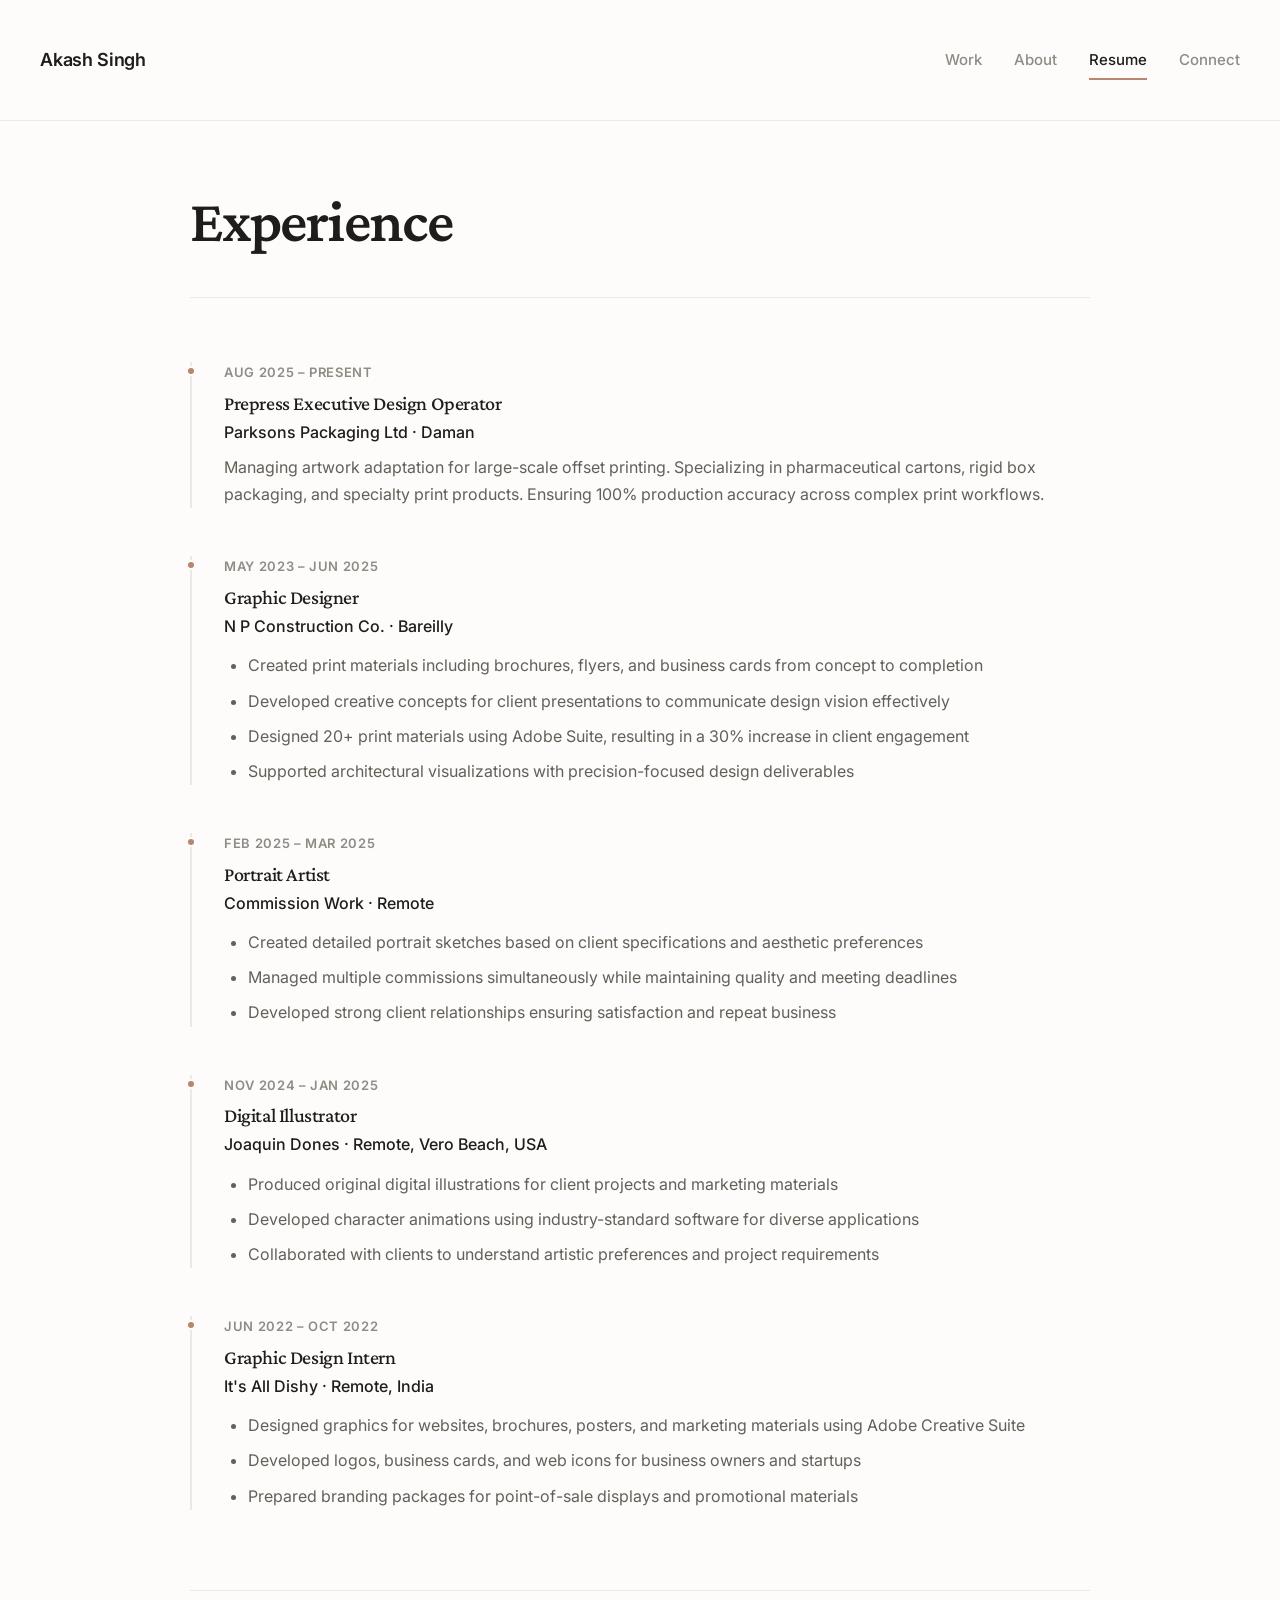
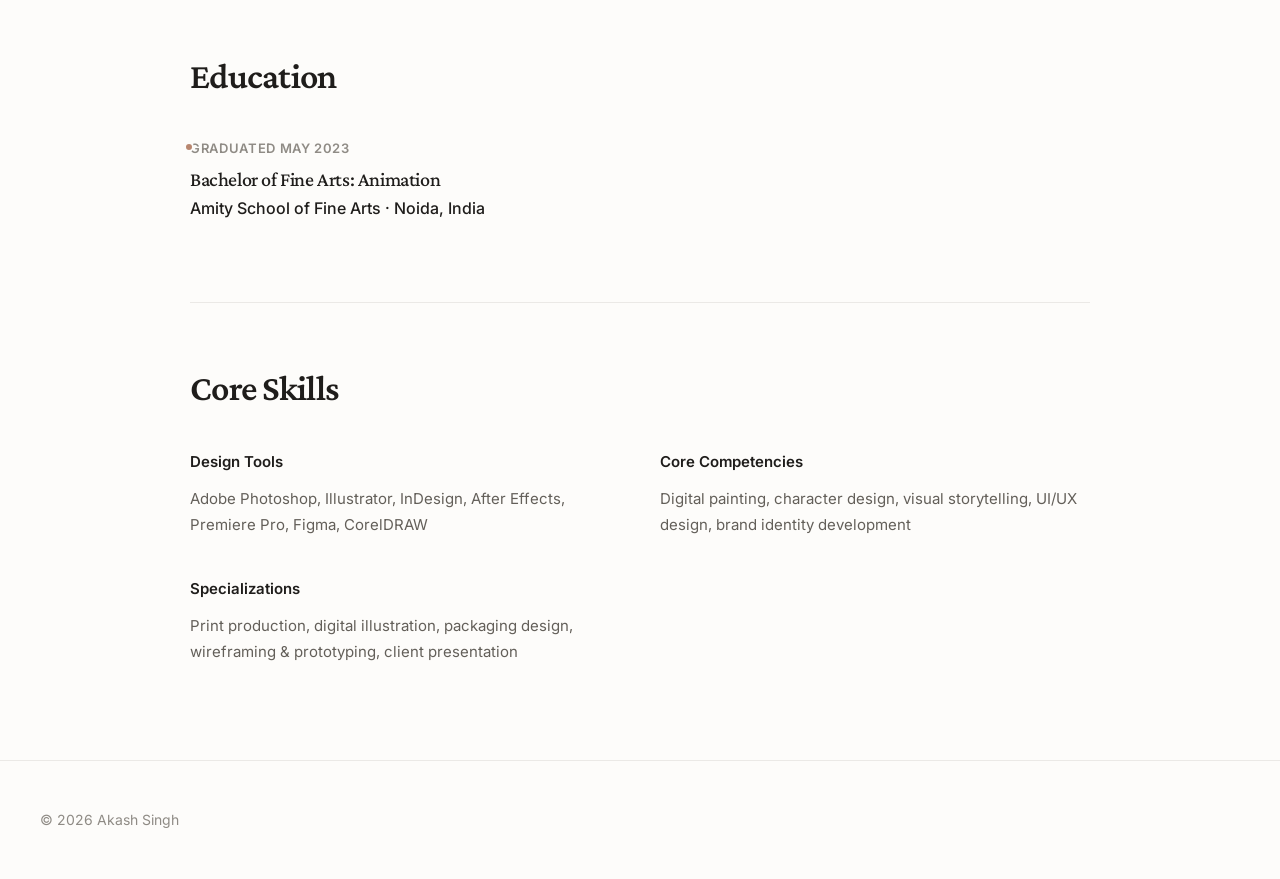
==== resume.html @ 589c73f2 "Add files via upload" ====
<!DOCTYPE html>
<html lang="en">
<head>
    <meta charset="UTF-8">
    <meta name="viewport" content="width=device-width, initial-scale=1.0">
    <meta name="description" content="Resume of Akash Singh – Visual Designer with expertise in digital painting, character design, and UI/UX.">
    <title>Resume | Akash Singh</title>
    <link rel="stylesheet" href="assets/css/style.css">
    <link rel="preconnect" href="https://fonts.googleapis.com">
    <link rel="preconnect" href="https://fonts.gstatic.com" crossorigin>
    <link href="https://fonts.googleapis.com/css2?family=Crimson+Pro:ital,wght@0,400;0,600;1,400&family=Inter:wght@300;400;500;600&display=swap" rel="stylesheet">
</head>
<body>

    <header class="site-header">
        <div class="container">
            <a href="index.html" class="logo">Akash Singh</a>
            <nav>
                <a href="work.html">Work</a>
                <a href="about.html">About</a>
                <a href="resume.html" class="active">Resume</a>
                <a href="contact.html">Connect</a>
            </nav>
        </div>
    </header>

    <main class="container resume-container">
        <div class="intro-text">
            <h1>Experience</h1>
        </div>

        <div class="timeline">
            <div class="timeline-item">
                <span class="timeline-date">Aug 2025 – Present</span>
                <h3>Prepress Executive Design Operator</h3>
                <p style="color: var(--text-primary); margin-bottom: 0.5rem; font-weight: 500;">Parksons Packaging Ltd · Daman</p>
                <p>Managing artwork adaptation for large-scale offset printing. Specializing in pharmaceutical cartons, rigid box packaging, and specialty print products. Ensuring 100% production accuracy across complex print workflows.</p>
            </div>

            <div class="timeline-item">
                <span class="timeline-date">May 2023 – Jun 2025</span>
                <h3>Graphic Designer</h3>
                <p style="color: var(--text-primary); margin-bottom: 0.5rem; font-weight: 500;">N P Construction Co. · Bareilly</p>
                <ul>
                    <li>Created print materials including brochures, flyers, and business cards from concept to completion</li>
                    <li>Developed creative concepts for client presentations to communicate design vision effectively</li>
                    <li>Designed 20+ print materials using Adobe Suite, resulting in a 30% increase in client engagement</li>
                    <li>Supported architectural visualizations with precision-focused design deliverables</li>
                </ul>
            </div>

            <div class="timeline-item">
                <span class="timeline-date">Feb 2025 – Mar 2025</span>
                <h3>Portrait Artist</h3>
                <p style="color: var(--text-primary); margin-bottom: 0.5rem; font-weight: 500;">Commission Work · Remote</p>
                <ul>
                    <li>Created detailed portrait sketches based on client specifications and aesthetic preferences</li>
                    <li>Managed multiple commissions simultaneously while maintaining quality and meeting deadlines</li>
                    <li>Developed strong client relationships ensuring satisfaction and repeat business</li>
                </ul>
            </div>

            <div class="timeline-item">
                <span class="timeline-date">Nov 2024 – Jan 2025</span>
                <h3>Digital Illustrator</h3>
                <p style="color: var(--text-primary); margin-bottom: 0.5rem; font-weight: 500;">Joaquin Dones · Remote, Vero Beach, USA</p>
                <ul>
                    <li>Produced original digital illustrations for client projects and marketing materials</li>
                    <li>Developed character animations using industry-standard software for diverse applications</li>
                    <li>Collaborated with clients to understand artistic preferences and project requirements</li>
                </ul>
            </div>

            <div class="timeline-item">
                <span class="timeline-date">Jun 2022 – Oct 2022</span>
                <h3>Graphic Design Intern</h3>
                <p style="color: var(--text-primary); margin-bottom: 0.5rem; font-weight: 500;">It's All Dishy · Remote, India</p>
                <ul>
                    <li>Designed graphics for websites, brochures, posters, and marketing materials using Adobe Creative Suite</li>
                    <li>Developed logos, business cards, and web icons for business owners and startups</li>
                    <li>Prepared branding packages for point-of-sale displays and promotional materials</li>
                </ul>
            </div>
        </div>

        <div style="margin-top: var(--space-20); padding-top: var(--space-16); border-top: 1px solid var(--border-light);">
            <h2 style="margin-bottom: var(--space-10);">Education</h2>
            <div class="timeline-item" style="border-left: none; padding-left: 0;">
                <span class="timeline-date">Graduated May 2023</span>
                <h3>Bachelor of Fine Arts: Animation</h3>
                <p style="color: var(--text-primary); font-weight: 500;">Amity School of Fine Arts · Noida, India</p>
            </div>
        </div>

        <div style="margin-top: var(--space-20); padding-top: var(--space-16); border-top: 1px solid var(--border-light);">
            <h2 style="margin-bottom: var(--space-10);">Core Skills</h2>
            <div style="display: grid; grid-template-columns: repeat(auto-fit, minmax(300px, 1fr)); gap: var(--space-10);">
                <div>
                    <h4 style="font-size: 0.9375rem; font-weight: 600; margin-bottom: var(--space-3); color: var(--text-primary);">Design Tools</h4>
                    <p style="color: var(--text-secondary); font-size: 0.9375rem; line-height: 1.7;">Adobe Photoshop, Illustrator, InDesign, After Effects, Premiere Pro, Figma, CorelDRAW</p>
                </div>
                <div>
                    <h4 style="font-size: 0.9375rem; font-weight: 600; margin-bottom: var(--space-3); color: var(--text-primary);">Core Competencies</h4>
                    <p style="color: var(--text-secondary); font-size: 0.9375rem; line-height: 1.7;">Digital painting, character design, visual storytelling, UI/UX design, brand identity development</p>
                </div>
                <div>
                    <h4 style="font-size: 0.9375rem; font-weight: 600; margin-bottom: var(--space-3); color: var(--text-primary);">Specializations</h4>
                    <p style="color: var(--text-secondary); font-size: 0.9375rem; line-height: 1.7;">Print production, digital illustration, packaging design, wireframing & prototyping, client presentation</p>
                </div>
            </div>
        </div>
    </main>

    <footer class="site-footer">
        <div class="container">
            &copy; <span id="year"></span> Akash Singh
        </div>
    </footer>

    <script src="assets/js/main.js"></script>
</body>
</html>
---- assets/css/style.css ----
/* 
   PORTFOLIO DESIGN SYSTEM
   Aesthetic: Warm Editorial with Contemporary Refinement
   Typography: Crimson Pro (Display) + Inter (UI/Body)
   Philosophy: Breathing space, intentional warmth, professional craft
*/

:root {
    /* Warm Color System */
    --bg-primary: #fdfcfa;
    --bg-secondary: #ffffff;
    --bg-card: #ffffff;
    --bg-overlay: rgba(26, 24, 22, 0.85);
    
    --text-primary: #1f1d1b;
    --text-secondary: #635f59;
    --text-tertiary: #8f8b85;
    --text-light: #aca9a3;
    
    --border-light: #ebe9e6;
    --border-medium: #d9d6d1;
    
    --accent-warm: #b8866f;
    --accent-cool: #5a7c8f;
    --accent-hover: #9b6f5c;
    
    /* Typography */
    --font-display: 'Crimson Pro', 'Georgia', serif;
    --font-body: 'Inter', -apple-system, BlinkMacSystemFont, sans-serif;
    
    /* Spacing */
    --space-1: 0.25rem;
    --space-2: 0.5rem;
    --space-3: 0.75rem;
    --space-4: 1rem;
    --space-5: 1.25rem;
    --space-6: 1.5rem;
    --space-8: 2rem;
    --space-10: 2.5rem;
    --space-12: 3rem;
    --space-16: 4rem;
    --space-20: 5rem;
    --space-24: 6rem;
    
    /* Layout */
    --container-width: 1200px;
    --container-narrow: 720px;
    
    /* Motion */
    --ease-out: cubic-bezier(0.33, 1, 0.68, 1);
    --ease-in-out: cubic-bezier(0.65, 0, 0.35, 1);
    --transition-fast: 200ms var(--ease-out);
    --transition-base: 350ms var(--ease-out);
    --transition-slow: 500ms var(--ease-in-out);
}

/* ============================================
   RESET & BASE
============================================ */

*, *::before, *::after {
    margin: 0;
    padding: 0;
    box-sizing: border-box;
}

html {
    font-size: 16px;
    -webkit-font-smoothing: antialiased;
    -moz-osx-font-smoothing: grayscale;
    scroll-behavior: smooth;
}

body {
    background: var(--bg-primary);
    color: var(--text-primary);
    font-family: var(--font-body);
    font-weight: 400;
    line-height: 1.6;
    min-height: 100vh;
    display: flex;
    flex-direction: column;
}

img {
    display: block;
    max-width: 100%;
    height: auto;
}

a {
    color: inherit;
    text-decoration: none;
    transition: color var(--transition-fast);
}

button {
    font-family: inherit;
    border: none;
    background: none;
    cursor: pointer;
}

/* ============================================
   TYPOGRAPHY
============================================ */

h1, h2, h3 {
    font-family: var(--font-display);
    font-weight: 600;
    letter-spacing: -0.02em;
    line-height: 1.2;
    color: var(--text-primary);
}

h1 {
    font-size: clamp(2.5rem, 5vw, 3.75rem);
    margin-bottom: var(--space-4);
}

h2 {
    font-size: clamp(1.75rem, 3vw, 2.25rem);
    margin-bottom: var(--space-3);
}

h3 {
    font-size: 1.25rem;
    font-weight: 500;
}

p {
    color: var(--text-secondary);
    line-height: 1.7;
}

.lead-text {
    font-size: 1.125rem;
    line-height: 1.75;
    color: var(--text-secondary);
}

/* ============================================
   LAYOUT
============================================ */

.container {
    width: 94%;
    max-width: var(--container-width);
    margin: 0 auto;
}

main {
    flex: 1;
}

/* ============================================
   HEADER
============================================ */

.site-header {
    padding: var(--space-10) 0;
    border-bottom: 1px solid var(--border-light);
    background: var(--bg-primary);
    position: sticky;
    top: 0;
    z-index: 100;
    backdrop-filter: blur(8px);
    background: rgba(253, 252, 250, 0.9);
}

.site-header .container {
    display: flex;
    justify-content: space-between;
    align-items: center;
}

.logo {
    font-size: 1.125rem;
    font-weight: 600;
    letter-spacing: -0.01em;
}

nav {
    display: flex;
    gap: var(--space-8);
}

nav a {
    font-size: 0.9375rem;
    color: var(--text-tertiary);
    font-weight: 500;
    position: relative;
    padding: var(--space-2) 0;
}

nav a:hover {
    color: var(--text-primary);
}

nav a.active {
    color: var(--text-primary);
}

nav a.active::after {
    content: '';
    position: absolute;
    bottom: 0;
    left: 0;
    right: 0;
    height: 2px;
    background: var(--accent-warm);
}

/* ============================================
   HERO SECTION
============================================ */

.hero {
    padding: var(--space-20) 0 var(--space-24);
    max-width: var(--container-narrow);
}

.hero h1 {
    margin-bottom: var(--space-6);
    font-style: italic;
}

.hero-intro {
    font-size: 1.125rem;
    color: var(--text-secondary);
    margin-bottom: var(--space-10);
    line-height: 1.75;
}

.hero-image-wrapper {
    width: 180px;
    height: 180px;
    margin-bottom: var(--space-8);
    border-radius: 50%;
    overflow: hidden;
    border: 3px solid var(--border-light);
    box-shadow: 0 8px 24px rgba(0,0,0,0.06);
}

.hero-image-wrapper img {
    width: 100%;
    height: 100%;
    object-fit: cover;
}

.btn-group {
    display: flex;
    gap: var(--space-4);
    flex-wrap: wrap;
}

.btn {
    padding: var(--space-3) var(--space-6);
    font-size: 0.9375rem;
    font-weight: 500;
    border-radius: 8px;
    transition: all var(--transition-base);
}

.btn-primary {
    background: var(--text-primary);
    color: var(--bg-primary);
}

.btn-primary:hover {
    background: var(--accent-cool);
    transform: translateY(-2px);
    box-shadow: 0 8px 20px rgba(0,0,0,0.1);
}

.btn-secondary {
    border: 1.5px solid var(--border-medium);
    color: var(--text-primary);
}

.btn-secondary:hover {
    border-color: var(--text-primary);
    transform: translateY(-2px);
}

/* ============================================
   WORK PAGE - CARD LAYOUT
============================================ */

.work-container {
    padding-top: var(--space-16);
    padding-bottom: var(--space-24);
}

.work-hero {
    margin-bottom: var(--space-12);
    text-align: center;
}

.work-hero h1 {
    margin-bottom: var(--space-4);
}

.work-subtitle {
    font-family: var(--font-display);
    font-size: 1.25rem;
    font-style: italic;
    color: var(--text-secondary);
}

/* Category Filter */
.category-filter {
    display: flex;
    justify-content: center;
    gap: var(--space-3);
    margin-bottom: var(--space-20);
    padding-bottom: var(--space-8);
    border-bottom: 1px solid var(--border-light);
}

.filter-btn {
    padding: var(--space-2) var(--space-5);
    font-size: 0.9375rem;
    font-weight: 500;
    color: var(--text-tertiary);
    border-radius: 24px;
    transition: all var(--transition-base);
}

.filter-btn:hover {
    color: var(--text-primary);
    background: rgba(184, 134, 111, 0.08);
}

.filter-btn.active {
    color: var(--bg-primary);
    background: var(--accent-warm);
}

/* Work Grid */
.work-grid {
    display: grid;
    grid-template-columns: repeat(auto-fill, minmax(320px, 1fr));
    gap: var(--space-8);
    scroll-margin-top: 120px;
}

.work-card {
    opacity: 0;
    animation: fadeInUp 600ms var(--ease-out) forwards;
    position: relative;
    cursor: zoom-in;
    border-radius: 12px;
    overflow: hidden;
    background: var(--bg-card);
    border: 1px solid var(--border-light);
    transition: all var(--transition-base);
}

.work-card:hover {
    border-color: var(--border-medium);
    box-shadow: 0 12px 32px rgba(0,0,0,0.08);
    transform: translateY(-4px);
}

.work-card.hidden {
    display: none;
}

.card-image {
    position: relative;
    aspect-ratio: 4/5;
    overflow: hidden;
    background: var(--bg-secondary);
}

.card-image img {
    width: 100%;
    height: 100%;
    object-fit: cover;
    transition: transform var(--transition-slow);
}

.work-card:hover .card-image img {
    transform: scale(1.05);
}

.card-overlay {
    position: absolute;
    bottom: 0;
    left: 0;
    right: 0;
    padding: var(--space-5);
    background: linear-gradient(to top, var(--bg-overlay), transparent);
    opacity: 0;
    transition: opacity var(--transition-base);
}

.work-card:hover .card-overlay {
    opacity: 1;
}

.card-tag {
    display: inline-block;
    padding: var(--space-2) var(--space-4);
    background: rgba(255, 255, 255, 0.95);
    color: var(--text-primary);
    font-size: 0.8125rem;
    font-weight: 500;
    border-radius: 20px;
    letter-spacing: 0.02em;
}

@keyframes fadeInUp {
    from {
        opacity: 0;
        transform: translateY(20px);
    }
    to {
        opacity: 1;
        transform: translateY(0);
    }
}

/* Stagger animation delays */
.work-card:nth-child(1) { animation-delay: 0ms; }
.work-card:nth-child(2) { animation-delay: 60ms; }
.work-card:nth-child(3) { animation-delay: 120ms; }
.work-card:nth-child(4) { animation-delay: 180ms; }
.work-card:nth-child(5) { animation-delay: 240ms; }
.work-card:nth-child(6) { animation-delay: 300ms; }
.work-card:nth-child(7) { animation-delay: 360ms; }
.work-card:nth-child(8) { animation-delay: 420ms; }
.work-card:nth-child(9) { animation-delay: 480ms; }
.work-card:nth-child(10) { animation-delay: 540ms; }
.work-card:nth-child(11) { animation-delay: 600ms; }
.work-card:nth-child(12) { animation-delay: 660ms; }
.work-card:nth-child(13) { animation-delay: 720ms; }
.work-card:nth-child(14) { animation-delay: 780ms; }
.work-card:nth-child(15) { animation-delay: 840ms; }

/* ============================================
   ABOUT PAGE
============================================ */

.about-layout {
    display: grid;
    grid-template-columns: 1fr 380px;
    gap: var(--space-20);
    padding-top: var(--space-16);
}

.profile-section {
    margin-bottom: var(--space-12);
}

.profile-image {
    width: 160px;
    height: 160px;
    border-radius: 50%;
    overflow: hidden;
    border: 3px solid var(--border-light);
    margin-bottom: var(--space-6);
    box-shadow: 0 8px 24px rgba(0,0,0,0.06);
}

.profile-image img {
    width: 100%;
    height: 100%;
    object-fit: cover;
}

.bio-text h1 {
    margin-bottom: var(--space-8);
}

.bio-text p {
    margin-bottom: var(--space-6);
    line-height: 1.75;
}

.skills-list h3 {
    margin-bottom: var(--space-8);
    font-family: var(--font-display);
}

.skills-list h4 {
    font-size: 0.75rem;
    text-transform: uppercase;
    letter-spacing: 0.1em;
    color: var(--text-tertiary);
    margin-top: var(--space-10);
    margin-bottom: var(--space-4);
    font-weight: 600;
    font-family: var(--font-body);
}

.skills-list ul {
    list-style: none;
}

.skills-list li {
    margin-bottom: var(--space-2);
    color: var(--text-secondary);
    font-size: 0.9375rem;
    padding-left: var(--space-4);
    position: relative;
}

.skills-list li::before {
    content: '·';
    position: absolute;
    left: 0;
    color: var(--accent-warm);
    font-weight: bold;
}

/* ============================================
   RESUME PAGE
============================================ */

.resume-container {
    padding-top: var(--space-16);
    max-width: 900px;
}

.intro-text {
    margin-bottom: var(--space-16);
    padding-bottom: var(--space-6);
    border-bottom: 1px solid var(--border-light);
}

.timeline {
    margin-top: var(--space-8);
}

.timeline-item {
    padding-left: var(--space-8);
    border-left: 2px solid var(--border-light);
    margin-bottom: var(--space-12);
    position: relative;
}

.timeline-item::before {
    content: '';
    position: absolute;
    left: -6px;
    top: 4px;
    width: 10px;
    height: 10px;
    border-radius: 50%;
    background: var(--accent-warm);
    border: 2px solid var(--bg-primary);
}

.timeline-date {
    font-size: 0.8125rem;
    color: var(--text-tertiary);
    text-transform: uppercase;
    letter-spacing: 0.05em;
    font-weight: 600;
    display: block;
    margin-bottom: var(--space-2);
}

.timeline-item h3 {
    margin-bottom: var(--space-1);
}

.timeline-item ul {
    margin-top: var(--space-3);
    padding-left: var(--space-6);
    color: var(--text-secondary);
}

.timeline-item li {
    margin-bottom: var(--space-2);
    line-height: 1.7;
}

/* ============================================
   CONNECT PAGE
============================================ */

.connect-layout {
    padding-top: var(--space-16);
    max-width: var(--container-narrow);
}

.connect-intro {
    margin-bottom: var(--space-16);
}

.connect-intro h1 {
    margin-bottom: var(--space-5);
}

/* Security Gate */
.security-gate {
    background: var(--bg-card);
    border: 1px solid var(--border-light);
    border-radius: 12px;
    padding: var(--space-10);
    margin-bottom: var(--space-12);
}

.security-gate h3 {
    margin-bottom: var(--space-4);
    font-size: 1.125rem;
}

.security-gate p {
    margin-bottom: var(--space-6);
    color: var(--text-secondary);
    font-size: 0.9375rem;
}

.security-input-group {
    display: flex;
    gap: var(--space-3);
}

.security-input {
    flex: 1;
    padding: var(--space-3) var(--space-4);
    border: 1.5px solid var(--border-medium);
    border-radius: 8px;
    font-size: 0.9375rem;
    font-family: inherit;
    transition: border-color var(--transition-fast);
}

.security-input:focus {
    outline: none;
    border-color: var(--accent-warm);
}

.security-btn {
    padding: var(--space-3) var(--space-6);
    background: var(--text-primary);
    color: var(--bg-primary);
    border-radius: 8px;
    font-weight: 500;
    transition: all var(--transition-base);
}

.security-btn:hover {
    background: var(--accent-cool);
}

.security-message {
    margin-top: var(--space-4);
    padding: var(--space-3) var(--space-4);
    border-radius: 6px;
    font-size: 0.875rem;
    display: none;
}

.security-message.error {
    background: rgba(220, 53, 69, 0.1);
    color: #c82333;
    display: block;
}

.security-message.success {
    background: rgba(40, 167, 69, 0.1);
    color: #218838;
    display: block;
}

.protected-content {
    display: none;
}

.protected-content.revealed {
    display: block;
}

/* Connect Grid */
.connect-grid {
    display: grid;
    grid-template-columns: repeat(2, 1fr);
    gap: var(--space-6);
    margin-bottom: var(--space-12);
}

.connect-card {
    padding: var(--space-8);
    background: var(--bg-card);
    border: 1px solid var(--border-light);
    border-radius: 12px;
    transition: all var(--transition-base);
    display: flex;
    flex-direction: column;
    gap: var(--space-4);
}

.connect-card:hover {
    border-color: var(--border-medium);
    transform: translateY(-2px);
    box-shadow: 0 8px 24px rgba(0,0,0,0.06);
}

.connect-card.no-hover:hover {
    transform: none;
}

.card-icon {
    width: 48px;
    height: 48px;
    border-radius: 10px;
    background: rgba(184, 134, 111, 0.1);
    display: flex;
    align-items: center;
    justify-content: center;
    color: var(--accent-warm);
}

.card-content h3 {
    margin-bottom: var(--space-1);
    font-size: 1rem;
}

.card-content p {
    margin: 0;
    color: var(--text-primary);
    font-weight: 500;
}

.card-meta {
    font-size: 0.8125rem;
    color: var(--text-tertiary);
    display: block;
    margin-top: var(--space-2);
}

.social-links {
    display: flex;
    gap: var(--space-4);
}

.social-links a {
    color: var(--text-primary);
    font-weight: 500;
    font-size: 0.9375rem;
    text-decoration: underline;
    text-underline-offset: 3px;
    text-decoration-color: var(--border-medium);
}

.social-links a:hover {
    text-decoration-color: var(--accent-warm);
}

.location-note {
    display: flex;
    align-items: center;
    gap: var(--space-3);
    padding: var(--space-5);
    background: rgba(184, 134, 111, 0.06);
    border-radius: 10px;
    font-size: 0.9375rem;
    color: var(--text-secondary);
}

.location-note svg {
    flex-shrink: 0;
    color: var(--accent-warm);
}

/* ============================================
   LIGHTBOX
============================================ */

.lightbox {
    display: none;
    position: fixed;
    inset: 0;
    z-index: 1000;
    background: rgba(253, 252, 250, 0.96);
    backdrop-filter: blur(16px);
}

.lightbox.active {
    display: flex;
    align-items: center;
    justify-content: center;
    animation: fadeIn 300ms var(--ease-out);
}

@keyframes fadeIn {
    from { opacity: 0; }
    to { opacity: 1; }
}

.lightbox-content {
    max-width: 92vw;
    max-height: 90vh;
}

.lightbox-content img {
    max-width: 100%;
    max-height: 90vh;
    border-radius: 8px;
    box-shadow: 0 24px 64px rgba(0,0,0,0.2);
}

.lightbox-close {
    position: absolute;
    top: var(--space-10);
    right: var(--space-10);
    width: 48px;
    height: 48px;
    border-radius: 50%;
    background: var(--bg-card);
    border: 1px solid var(--border-light);
    display: flex;
    align-items: center;
    justify-content: center;
    transition: all var(--transition-base);
    box-shadow: 0 4px 16px rgba(0,0,0,0.1);
}

.lightbox-close:hover {
    background: var(--text-primary);
    color: var(--bg-primary);
    transform: rotate(90deg);
}

/* ============================================
   FOOTER
============================================ */

.site-footer {
    padding: var(--space-12) 0;
    border-top: 1px solid var(--border-light);
    font-size: 0.875rem;
    color: var(--text-tertiary);
    margin-top: var(--space-24);
}

/* ============================================
   RESPONSIVE
============================================ */

@media (max-width: 1024px) {
    .work-grid {
        grid-template-columns: repeat(auto-fill, minmax(280px, 1fr));
        gap: var(--space-6);
    }
}

@media (max-width: 768px) {
    :root {
        --space-16: 3rem;
        --space-20: 4rem;
    }
    
    .site-header {
        padding: var(--space-6) 0;
    }
    
    .site-header .container {
        flex-direction: column;
        align-items: flex-start;
        gap: var(--space-4);
    }
    
    nav {
        gap: var(--space-6);
    }
    
    .work-grid {
        grid-template-columns: repeat(2, 1fr);
        gap: var(--space-5);
    }
    
    .about-layout {
        grid-template-columns: 1fr;
        gap: var(--space-12);
    }
    
    .connect-grid {
        grid-template-columns: 1fr;
    }
    
    .category-filter {
        overflow-x: auto;
        justify-content: flex-start;
        padding-bottom: var(--space-6);
    }
}

@media (max-width: 480px) {
    .work-grid {
        grid-template-columns: 1fr;
        gap: var(--space-5);
    }
    
    .btn-group {
        flex-direction: column;
        width: 100%;
    }
    
    .btn {
        width: 100%;
        text-align: center;
    }
    
    .lightbox-close {
        top: var(--space-5);
        right: var(--space-5);
    }
    
    .security-input-group {
        flex-direction: column;
    }
}

/* ============================================
   ACCESSIBILITY
============================================ */

@media (prefers-reduced-motion: reduce) {
    *,
    *::before,
    *::after {
        animation-duration: 0.01ms !important;
        animation-iteration-count: 1 !important;
        transition-duration: 0.01ms !important;
    }
}

a:focus-visible,
button:focus-visible {
    outline: 2px solid var(--accent-warm);
    outline-offset: 3px;
}

/* ============================================
   PRINT
============================================ */

@media print {
    .site-header,
    .site-footer,
    .category-filter,
    .btn-group,
    .lightbox,
    .security-gate {
        display: none !important;
    }
    
    .work-grid {
        break-inside: avoid;
    }
}
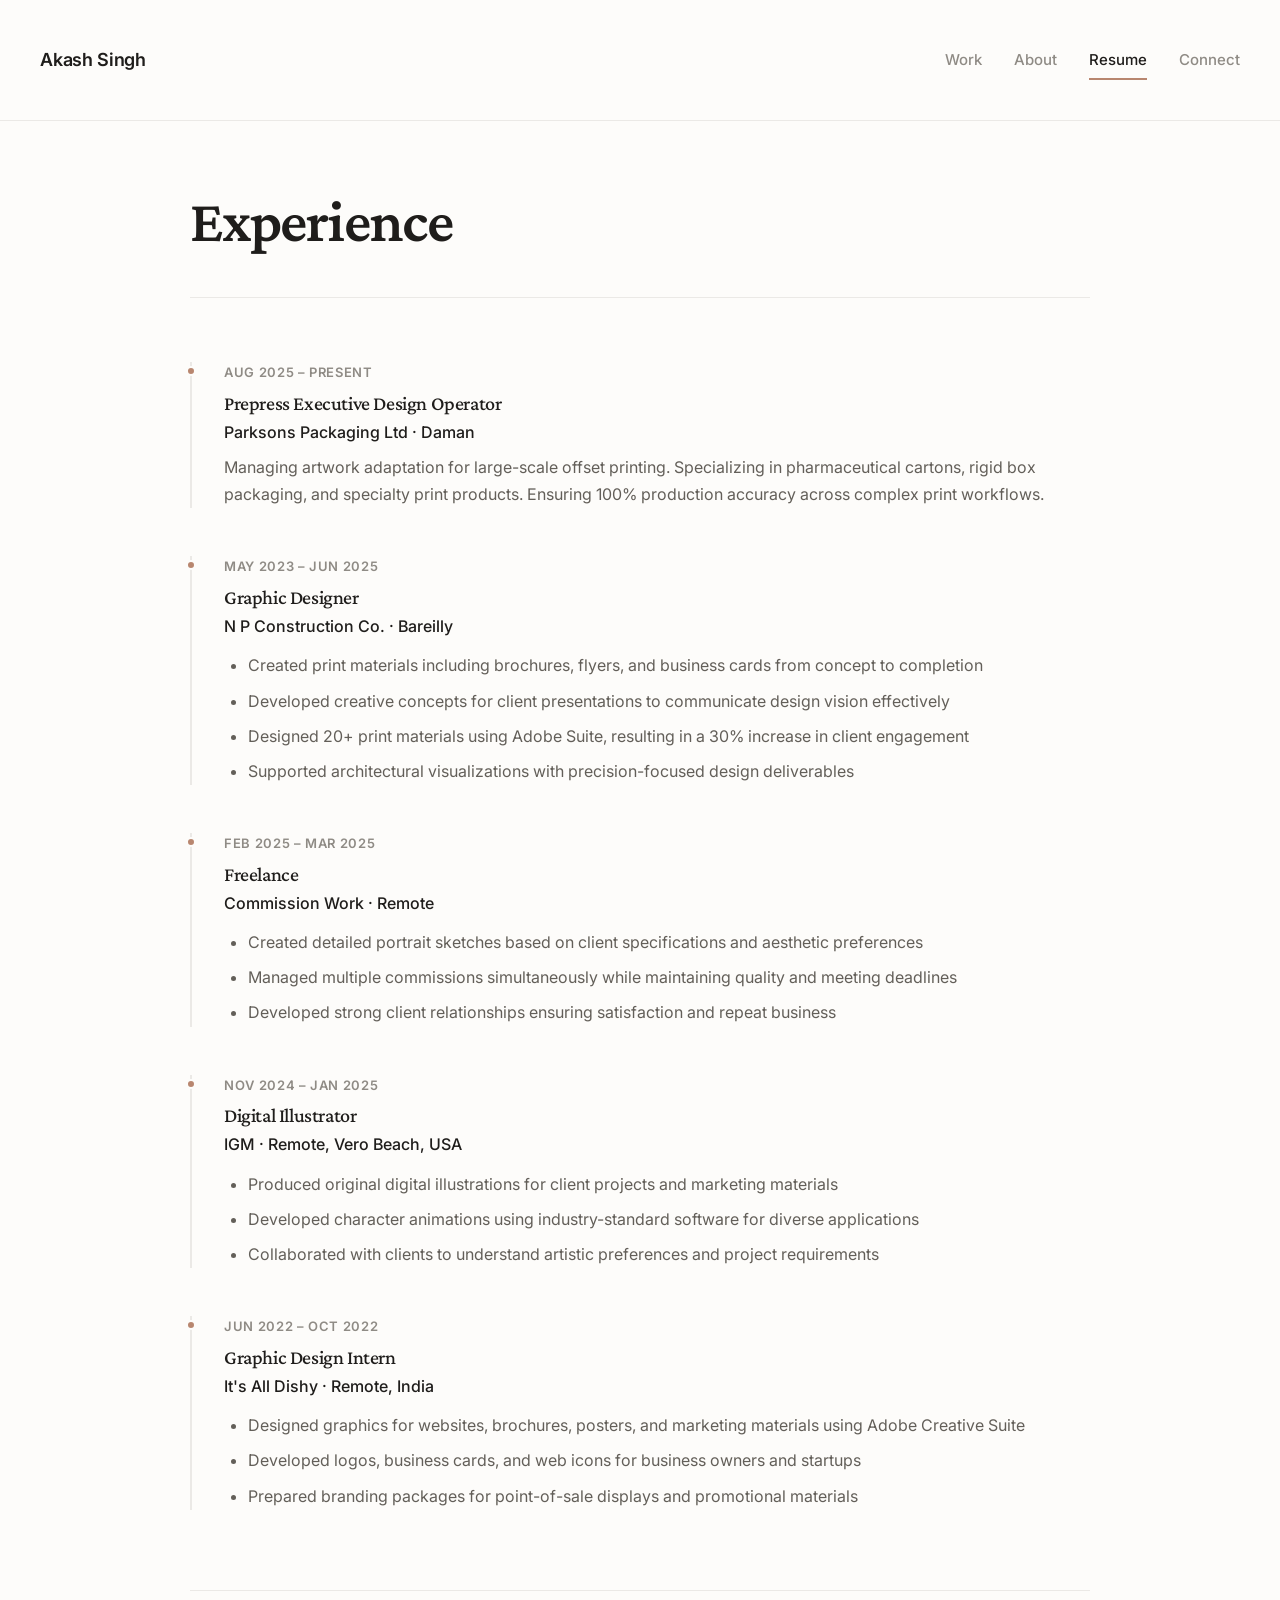
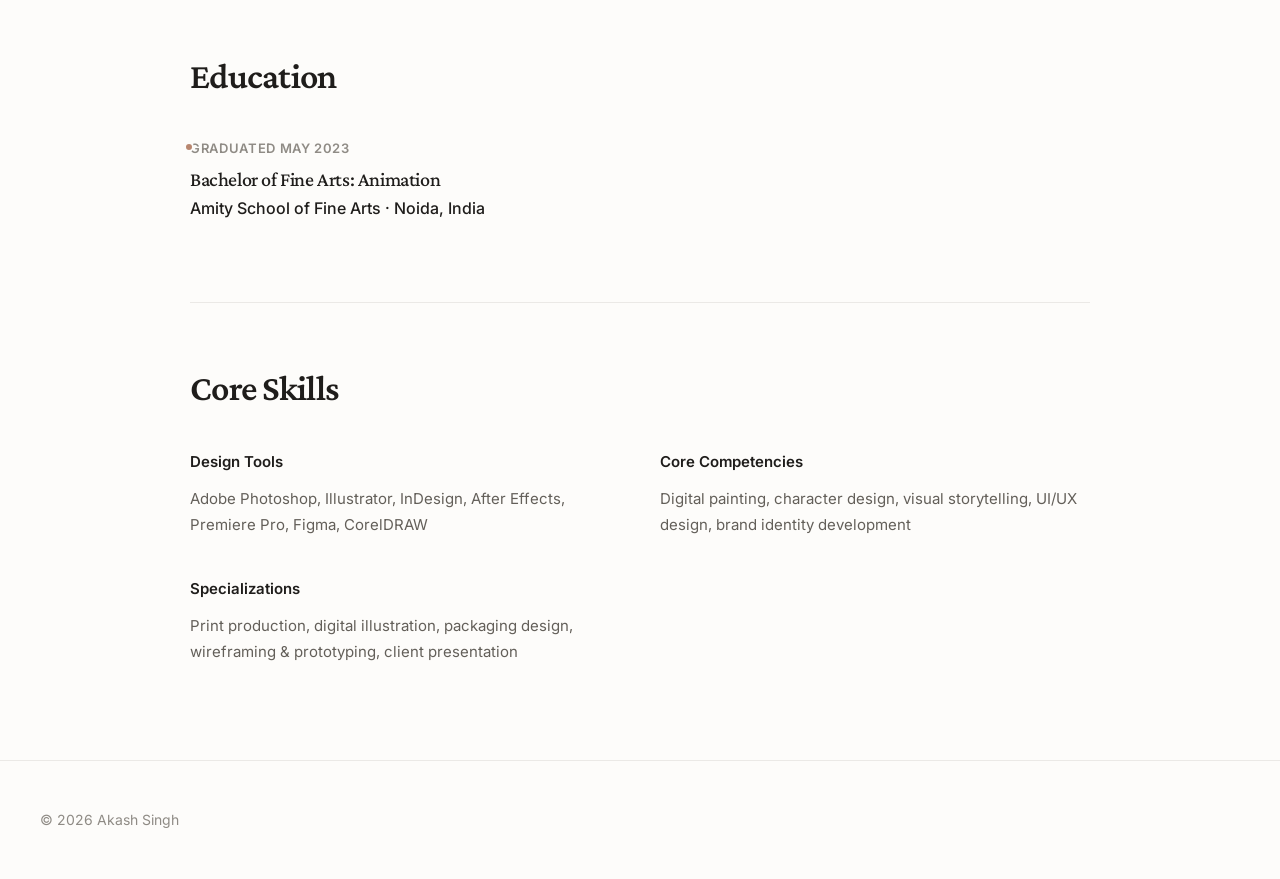
==== commit 24d02f2a: "resume.html" ====
--- a/resume.html
+++ b/resume.html
@@ -51,7 +51,7 @@
 
             <div class="timeline-item">
                 <span class="timeline-date">Feb 2025 – Mar 2025</span>
-                <h3>Portrait Artist</h3>
+                <h3>Freelance</h3>
                 <p style="color: var(--text-primary); margin-bottom: 0.5rem; font-weight: 500;">Commission Work · Remote</p>
                 <ul>
                     <li>Created detailed portrait sketches based on client specifications and aesthetic preferences</li>
@@ -63,7 +63,7 @@
             <div class="timeline-item">
                 <span class="timeline-date">Nov 2024 – Jan 2025</span>
                 <h3>Digital Illustrator</h3>
-                <p style="color: var(--text-primary); margin-bottom: 0.5rem; font-weight: 500;">Joaquin Dones · Remote, Vero Beach, USA</p>
+                <p style="color: var(--text-primary); margin-bottom: 0.5rem; font-weight: 500;">IGM · Remote, Vero Beach, USA</p>
                 <ul>
                     <li>Produced original digital illustrations for client projects and marketing materials</li>
                     <li>Developed character animations using industry-standard software for diverse applications</li>
